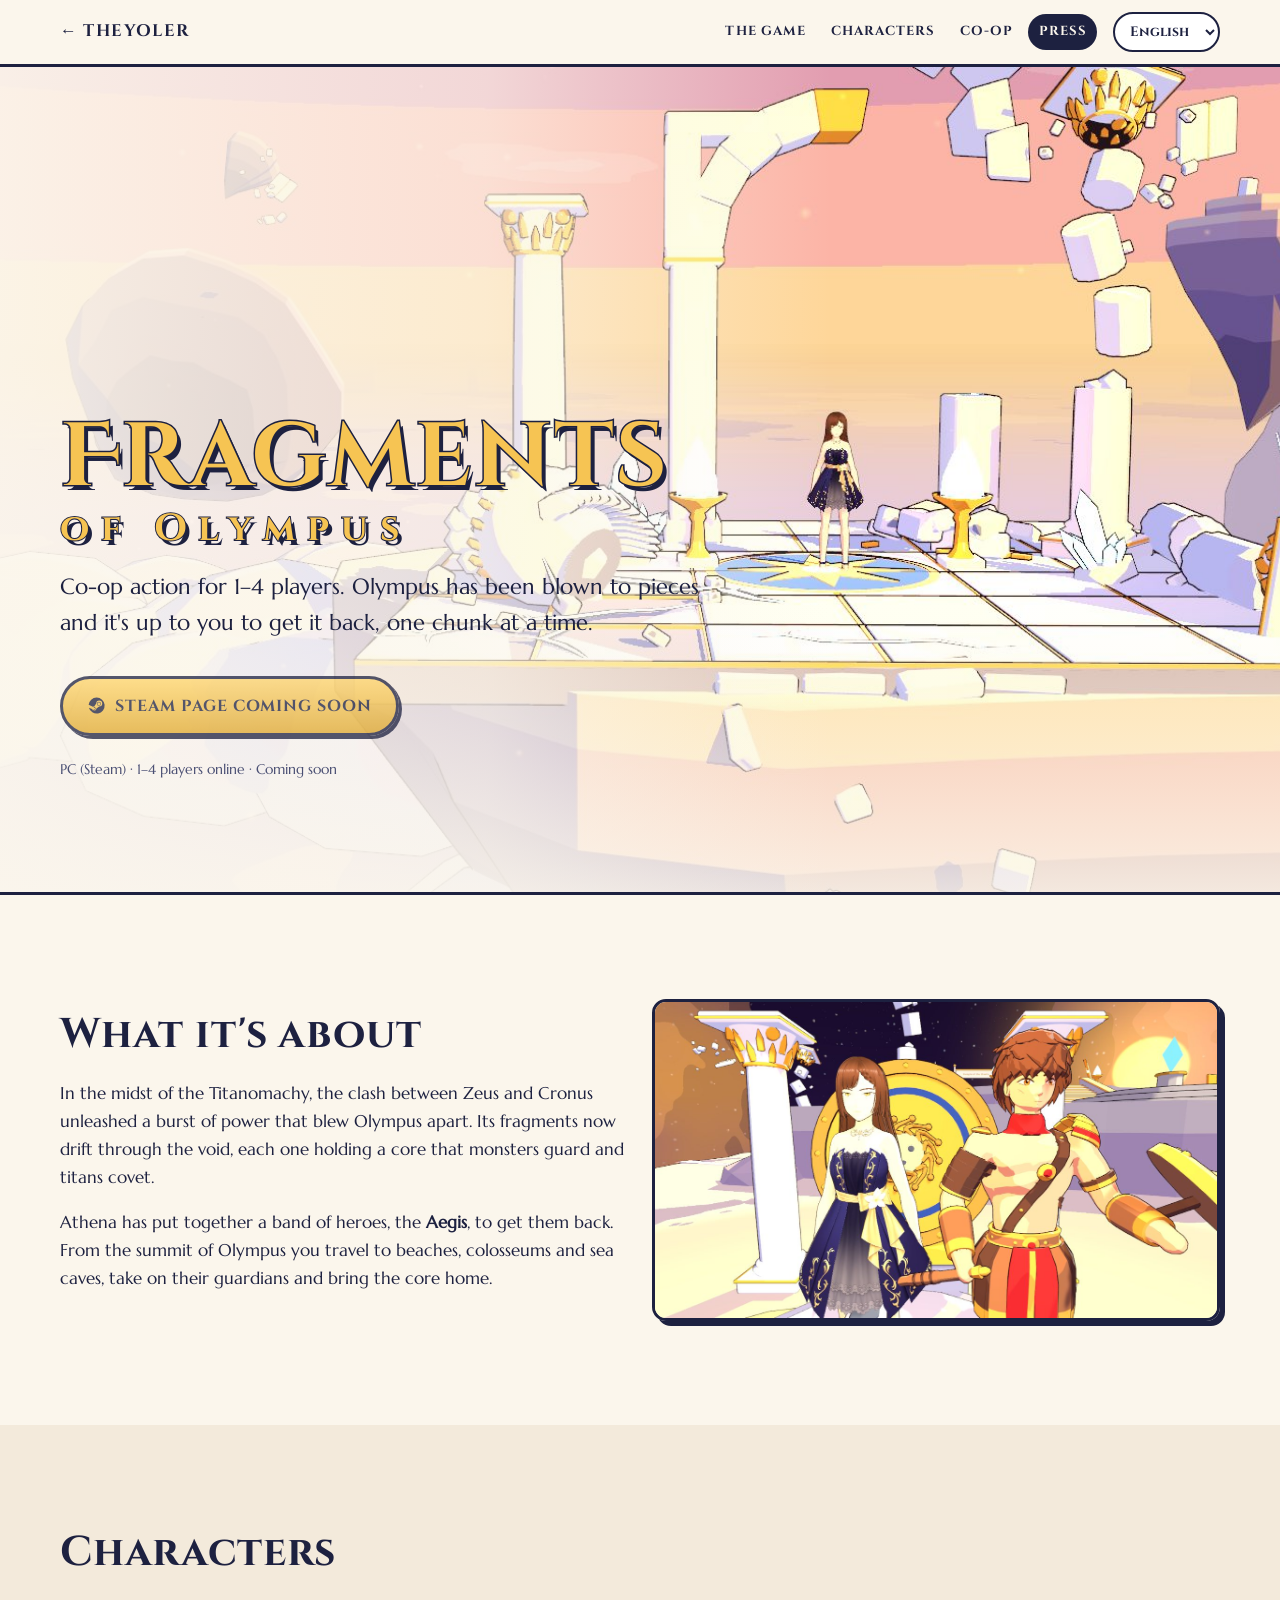
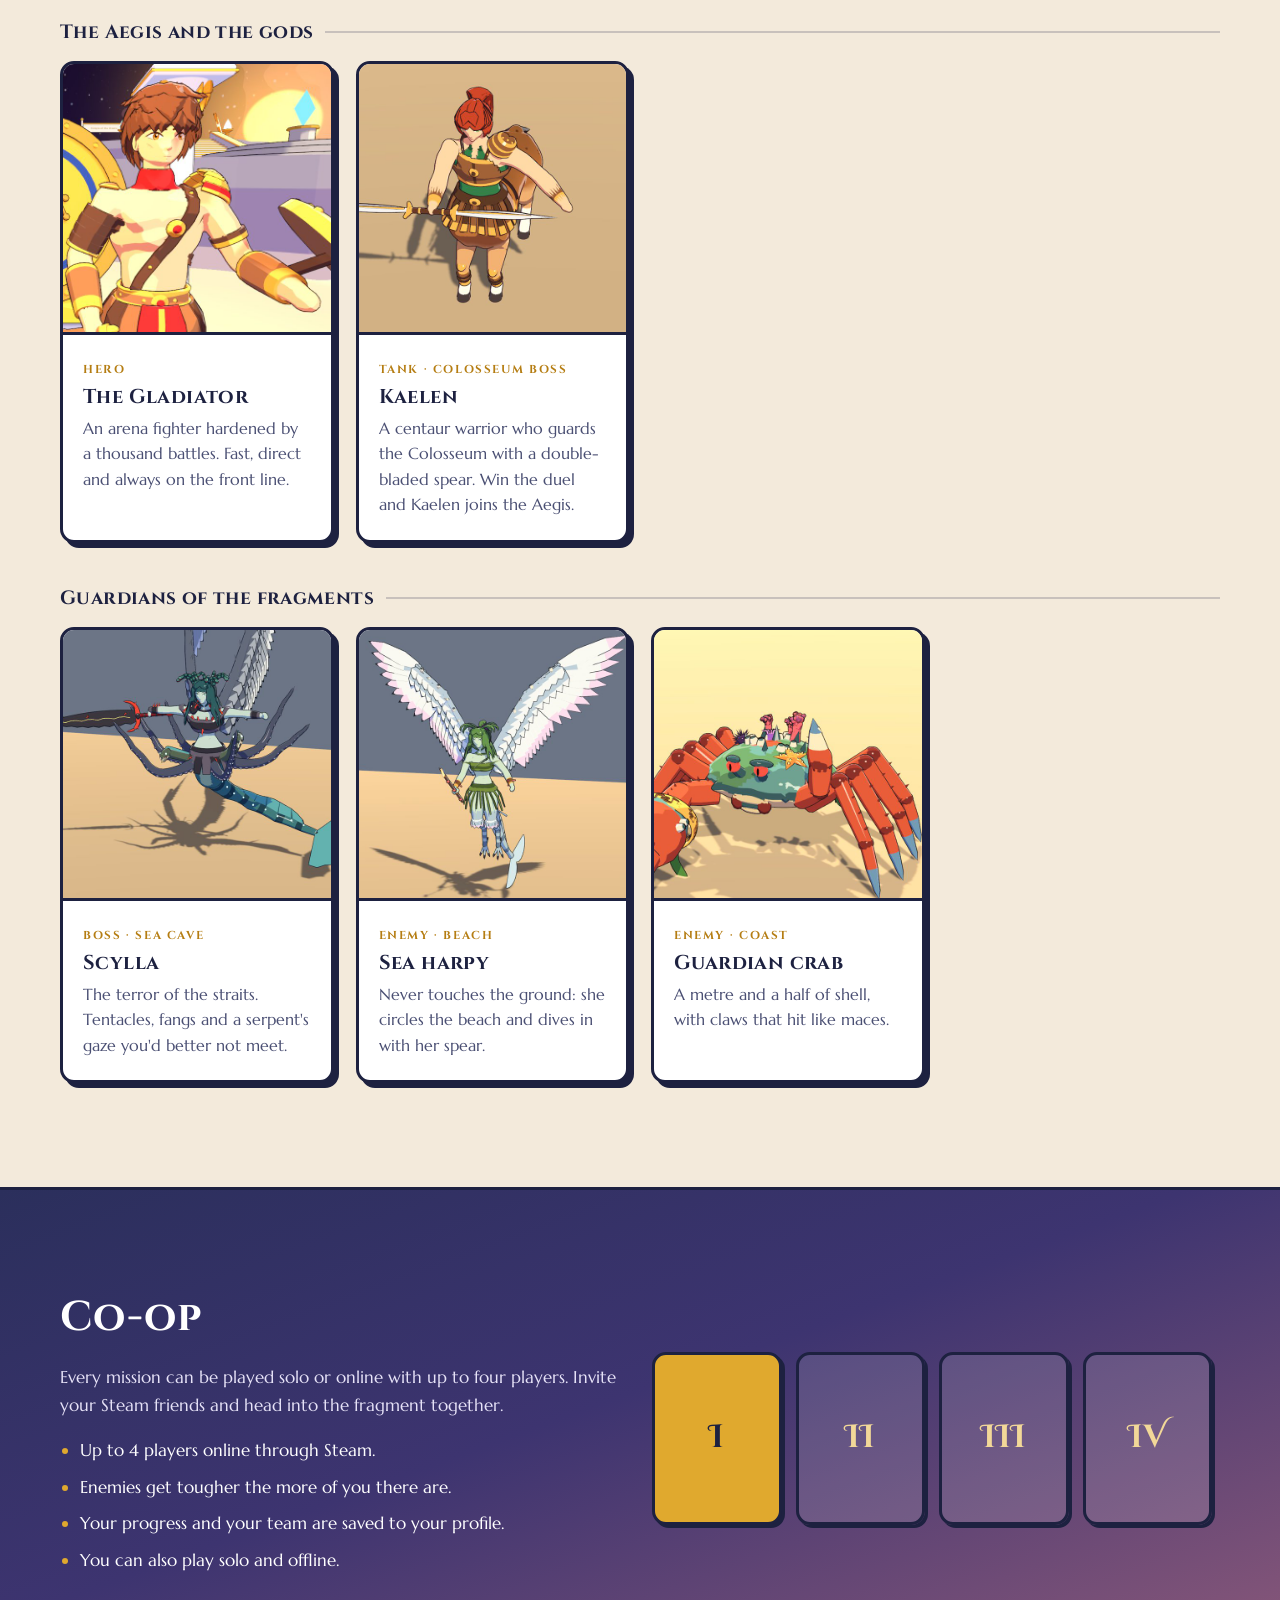
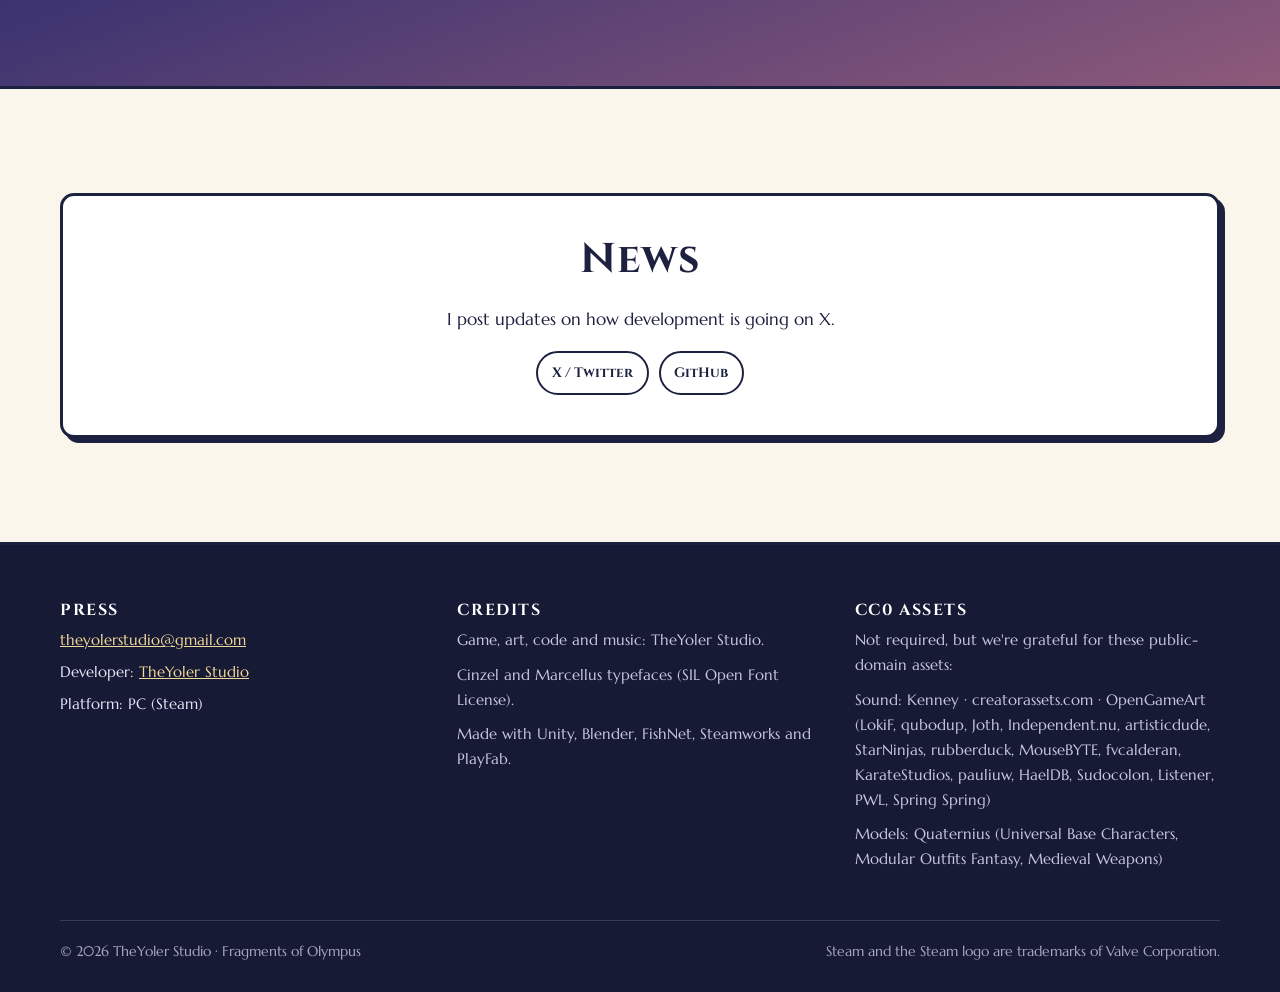
==== fragments-of-olympus/index.html @ 20fe0fcb "Mover la web a la raíz del repositorio El contenido de Web/ pasa a la raíz para que index.html quede" ====
<!doctype html>
<html lang="es">
<head>
  <meta charset="utf-8">
  <meta name="viewport" content="width=device-width, initial-scale=1">
  <title data-i18n="fo.title">Fragments of Olympus — Acción cooperativa en la Grecia mitológica</title>
  <meta name="description" content="El Olimpo ha estallado. Únete a la Égida de Atenea y recupera sus fragmentos en un juego de acción cooperativo online para hasta 4 jugadores.">
  <meta property="og:title" content="Fragments of Olympus">
  <meta property="og:description" content="Acción cooperativa online en la Grecia mitológica. Próximamente en Steam.">
  <meta property="og:image" content="/assets/img/fragments/og.jpg">
  <meta property="og:type" content="website">
  <meta name="twitter:card" content="summary_large_image">
  <meta name="theme-color" content="#f7d7a8">
  <link rel="icon" href="/assets/img/favicon.svg" type="image/svg+xml">
  <link rel="stylesheet" href="../assets/css/style.css">
  <script src="../assets/js/i18n.js" defer></script>
  <script src="../assets/js/site.js" defer></script>
</head>
<body>

<header class="topbar">
  <div class="wrap topbar__inner">
    <a class="brand" href="../" title="TheYoler Studio">← THEYOLER</a>
    <nav class="nav" id="nav">
      <a href="#juego" data-i18n="fo.nav.game">El juego</a>
      <a href="#personajes" data-i18n="fo.nav.chars">Personajes</a>
      <a href="#cooperativo" data-i18n="fo.nav.coop">Cooperativo</a>
      <a href="#prensa" data-i18n="fo.nav.press">Prensa</a>
    </nav>
    <select class="lang" aria-label="Idioma / Language"></select>
    <button class="menu-btn" aria-controls="nav" aria-expanded="false" aria-label="Menú"><span></span></button>
  </div>
</header>

<main>
  <!-- PORTADA -->
  <section class="fo-hero">
    <div class="fo-hero__bg">
      <!-- PENDIENTE: cambiar por el key art cuando exista (ver Lanzamiento/03 en la bóveda). -->
      <img src="../assets/img/fragments/hero.jpg" alt="Santuario en ruinas flotando entre las nubes del Olimpo al atardecer" width="1440" height="810" fetchpriority="high">
    </div>
    <div class="wrap">
      <div class="fo-hero__content">
        <!-- PENDIENTE: cambiar el título en texto por el logo en PNG transparente cuando esté. -->
        <h1 class="logo-title">Fragments<span>of Olympus</span></h1>
        <p class="fo-hero__tagline" data-i18n="fo.hero.tagline">Acción cooperativa para 1–4 jugadores. El Olimpo ha saltado en pedazos y os toca ir recuperándolo, trozo a trozo.</p>
        <div class="actions">
          <a class="btn btn--gold" data-link="steam" href="#" target="_blank" rel="noopener">
            <svg viewBox="0 0 24 24" fill="currentColor" aria-hidden="true"><path d="M12 2a10 10 0 0 0-9.96 9.1l5.36 2.22a2.8 2.8 0 0 1 1.6-.5h.16l2.38-3.46v-.05a3.77 3.77 0 1 1 3.77 3.77h-.09l-3.4 2.43v.13a2.83 2.83 0 0 1-5.6.56L2.4 14.6A10 10 0 1 0 12 2zm-4.1 15.2-1.23-.51a2.13 2.13 0 1 0 1.17-2.9l1.27.53a1.57 1.57 0 1 1-1.2 2.9zm9.5-7.63a2.51 2.51 0 1 0-2.5 2.5 2.51 2.51 0 0 0 2.5-2.5zm-4.4 0a1.89 1.89 0 1 1 1.9 1.88 1.89 1.89 0 0 1-1.9-1.88z"/></svg>
            <span data-i18n="common.steamsoon">Página de Steam: próximamente</span>
          </a>
        </div>
        <p class="fo-hero__meta"><span data-i18n="fo.hero.meta">PC (Steam) · 1–4 jugadores online · Próximamente</span></p>
      </div>
    </div>
  </section>

  <!-- QUÉ ES -->
  <section class="section about" id="juego">
    <div class="wrap grid grid--2">
      <div>
        <h2 data-i18n="fo.about.title">De qué va</h2>
        <p data-i18n="fo.about.p1">En plena Titanomaquia, el choque entre Zeus y Cronos desató una explosión de poder que hizo pedazos el Olimpo. Sus fragmentos flotan ahora a la deriva, y en cada uno late un núcleo que los monstruos custodian y los titanes codician.</p>
        <p data-i18n="fo.about.p2">Atenea ha reunido a un grupo de héroes, la <strong>Égida</strong>, para recuperarlos. Desde la cumbre del Olimpo viajas a playas, coliseos y cuevas marinas, te enfrentas a sus guardianes y te traes el núcleo.</p>
      </div>
      <img class="about__img" src="../assets/img/fragments/shot-lobby.jpg" alt="Dos héroes en la cumbre del Olimpo, delante de la Gema" width="1200" height="675" loading="lazy">
    </div>
  </section>

  <!-- PERSONAJES -->
  <section class="section section--alt" id="personajes">
    <div class="wrap">
      <div class="section__head">
        <h2 data-i18n="fo.chars.title">Personajes</h2>
      </div>

      <h3 class="chars-group" data-i18n="fo.chars.team">La Égida y los dioses</h3>
      <div class="chars">
        <article class="card char">
          <div class="char__img"><img src="../assets/img/fragments/char-gladiator.jpg" alt="El gladiador" loading="lazy" width="560" height="560"></div>
          <div class="char__body">
            <span class="char__role" data-i18n="fo.chars.glad.r">Héroe</span>
            <h3 data-i18n="fo.chars.glad.n">El Gladiador</h3>
            <p data-i18n="fo.chars.glad.d">Luchador de arena curtido en mil combates. Rápido, directo y siempre en primera línea.</p>
          </div>
        </article>
        <article class="card char">
          <div class="char__img"><img src="../assets/img/fragments/char-kaelen.jpg" alt="Kaelen, el centauro" loading="lazy" width="640" height="640"></div>
          <div class="char__body">
            <span class="char__role" data-i18n="fo.chars.kaelen.r">Tanque · Jefe del Coliseo</span>
            <h3>Kaelen</h3>
            <p data-i18n="fo.chars.kaelen.d">Centauro guerrero que defiende el Coliseo con su lanza doble. Gánale el duelo y se unirá a la Égida.</p>
          </div>
        </article>
      </div>

      <h3 class="chars-group" data-i18n="fo.chars.foes">Guardianes de los fragmentos</h3>
      <div class="chars">
        <article class="card char">
          <div class="char__img"><img src="../assets/img/fragments/char-scylla.jpg" alt="Escila" loading="lazy" width="640" height="640"></div>
          <div class="char__body">
            <span class="char__role" data-i18n="fo.chars.scylla.r">Jefa · Cueva marina</span>
            <h3 data-i18n="fo.chars.scylla.n">Escila</h3>
            <p data-i18n="fo.chars.scylla.d">El terror de los estrechos. Tentáculos, fauces y una mirada de serpiente que no conviene sostener.</p>
          </div>
        </article>
        <article class="card char">
          <div class="char__img"><img src="../assets/img/fragments/char-harpy.jpg" alt="Arpía marina" loading="lazy" width="640" height="640"></div>
          <div class="char__body">
            <span class="char__role" data-i18n="fo.chars.harpy.r">Enemiga · Playa</span>
            <h3 data-i18n="fo.chars.harpy.n">Arpía marina</h3>
            <p data-i18n="fo.chars.harpy.d">Nunca toca el suelo: vuela sobre la playa y cae en picado con su lanza.</p>
          </div>
        </article>
        <article class="card char">
          <div class="char__img"><img src="../assets/img/fragments/char-crab.jpg" alt="Cangrejo guardián" loading="lazy" width="640" height="640"></div>
          <div class="char__body">
            <span class="char__role" data-i18n="fo.chars.crab.r">Enemigo · Costa</span>
            <h3 data-i18n="fo.chars.crab.n">Cangrejo guardián</h3>
            <p data-i18n="fo.chars.crab.d">Metro y medio de caparazón con pinzas que golpean como mazas.</p>
          </div>
        </article>
      </div>
    </div>
  </section>

  <!-- COOPERATIVO -->
  <section class="section coop" id="cooperativo">
    <div class="wrap grid grid--2">
      <div>
        <h2 data-i18n="fo.coop.title">Cooperativo</h2>
        <p data-i18n="fo.coop.text">Todas las misiones se pueden jugar solo o online con hasta cuatro jugadores. Invitas a tus amigos de Steam y entráis juntos al fragmento.</p>
        <ul class="checklist">
          <li data-i18n="fo.coop.1">Hasta 4 jugadores online a través de Steam.</li>
          <li data-i18n="fo.coop.2">Los enemigos se vuelven más duros cuantos más sois.</li>
          <li data-i18n="fo.coop.3">Tu progreso y tu equipo se guardan en tu perfil.</li>
          <li data-i18n="fo.coop.4">También se puede jugar solo y sin conexión.</li>
        </ul>
      </div>
      <div class="coop__slots" aria-hidden="true">
        <div class="coop__slot">I</div><div class="coop__slot">II</div><div class="coop__slot">III</div><div class="coop__slot">IV</div>
      </div>
    </div>
  </section>

  <!-- REDES -->
  <section class="section" id="noticias">
    <div class="wrap">
      <div class="card newsletter">
        <h2 data-i18n="fo.news.title">Novedades</h2>
        <p data-i18n="fo.news.text">Voy contando cómo avanza el desarrollo en X.</p>
        <div class="socials">
          <a data-link="steam" href="#" target="_blank" rel="noopener">Steam</a>
          <a data-social="discord" href="#" target="_blank" rel="noopener">Discord</a>
          <a data-social="x" href="#" target="_blank" rel="noopener">X / Twitter</a>
          <a data-social="bluesky" href="#" target="_blank" rel="noopener">Bluesky</a>
          <a data-social="youtube" href="#" target="_blank" rel="noopener">YouTube</a>
          <a data-social="tiktok" href="#" target="_blank" rel="noopener">TikTok</a>
          <a data-social="instagram" href="#" target="_blank" rel="noopener">Instagram</a>
          <a data-link="github" href="#" target="_blank" rel="noopener">GitHub</a>
        </div>
      </div>
    </div>
  </section>
</main>

<!-- PIE: prensa, contacto y créditos -->
<footer class="footer" id="prensa">
  <div class="wrap">
    <div class="footer__grid">
      <div>
        <h3 data-i18n="fo.footer.press">Prensa</h3>
        <ul>
          <li><a data-link="email" href="#">theyolerstudio@gmail.com</a></li>
          <li><span data-i18n="fo.footer.dev">Desarrollo:</span> <a href="../">TheYoler Studio</a></li>
          <li><span data-i18n="fo.footer.platforms">Plataforma: PC (Steam)</span></li>
        </ul>
      </div>
      <div>
        <h3 data-i18n="fo.footer.credits">Créditos</h3>
        <ul class="credits">
          <li data-i18n="fo.footer.made">Juego, arte, código y música: TheYoler Studio.</li>
          <li data-i18n="fo.footer.fonts">Tipografías Cinzel y Marcellus (SIL Open Font License).</li>
          <li data-i18n="fo.footer.tech">Hecho con Unity, Blender, FishNet, Steamworks y PlayFab.</li>
        </ul>
      </div>
      <div>
        <h3 data-i18n="fo.footer.cc0">Recursos CC0</h3>
        <ul class="credits">
          <li data-i18n="fo.footer.cc0text">Aunque no lo exigen, agradecemos estos recursos de dominio público:</li>
          <li><span data-i18n="fo.footer.sfx">Sonidos:</span> Kenney · creatorassets.com · OpenGameArt (LokiF, qubodup, Joth, Independent.nu, artisticdude, StarNinjas, rubberduck, MouseBYTE, fvcalderan, KarateStudios, pauliuw, HaelDB, Sudocolon, Listener, PWL, Spring Spring)</li>
          <li><span data-i18n="fo.footer.models">Modelos:</span> Quaternius (Universal Base Characters, Modular Outfits Fantasy, Medieval Weapons)</li>
        </ul>
      </div>
    </div>
    <div class="footer__legal">
      <span>© <span data-year>2026</span> TheYoler Studio · Fragments of Olympus</span>
      <span data-i18n="fo.footer.steam">Steam y el logo de Steam son marcas de Valve Corporation.</span>
    </div>
  </div>
</footer>

</body>
</html>
---- assets/css/style.css ----
/* TheYoler Studio — estilos compartidos (estudio + páginas de juego)
   Estética: mármol claro, oro y tinta azul marino con contorno marcado (toon). */

@font-face { font-family: "Cinzel"; src: url("../fonts/Cinzel-Bold.ttf") format("truetype"); font-weight: 700; font-display: swap; }
@font-face { font-family: "Cinzel Decorative"; src: url("../fonts/CinzelDecorative-Bold.ttf") format("truetype"); font-weight: 700; font-display: swap; }
@font-face { font-family: "Marcellus"; src: url("../fonts/Marcellus-Regular.ttf") format("truetype"); font-weight: 400; font-display: swap; }

:root {
  --ink: #1d2140;          /* contorno y texto */
  --ink-soft: #4a4f73;
  --marble: #fbf6ec;       /* fondo */
  --marble-2: #f3eadb;
  --paper: #ffffff;
  --gold: #e0a92e;
  --gold-deep: #b57d12;
  --gold-pale: #f2d898;
  --sky-pink: #f4b8a6;
  --sky-peach: #f7d7a8;
  --sky-lilac: #c9b8e8;
  --sea: #2f8fb5;
  --red: #c8372d;
  --night: #161a35;
  --line: 3px;
  --radius: 14px;
  --shadow: 5px 5px 0 var(--ink);
  --shadow-sm: 3px 3px 0 var(--ink);
  --wrap: 1160px;
  --font-title: "Cinzel", "Times New Roman", serif;
  --font-deco: "Cinzel Decorative", "Cinzel", serif;
  --font-body: "Marcellus", Georgia, serif;
}

*, *::before, *::after { box-sizing: border-box; }
html { scroll-behavior: smooth; -webkit-text-size-adjust: 100%; }
body {
  margin: 0;
  background: var(--marble);
  color: var(--ink);
  font-family: var(--font-body);
  font-size: 1.0625rem;
  line-height: 1.65;
  overflow-x: hidden;
}
/* Chino y japonés: las fuentes griegas no tienen esos glifos */
html[lang="zh"] body, html[lang="ja"] body { font-family: "Noto Sans CJK SC", "Noto Sans JP", "Microsoft YaHei", "Yu Gothic", sans-serif; }

[hidden] { display: none !important; }
img { max-width: 100%; height: auto; display: block; }
a { color: inherit; }
h1, h2, h3 { font-family: var(--font-title); line-height: 1.15; margin: 0 0 .5em; letter-spacing: .02em; }
h2 { font-size: clamp(1.8rem, 4vw, 2.6rem); }
h3 { font-size: 1.25rem; }
p { margin: 0 0 1em; }
:focus-visible { outline: 3px solid var(--gold); outline-offset: 3px; }

.wrap { width: min(var(--wrap), 100% - 32px); margin-inline: auto; }
.section { padding: clamp(56px, 9vw, 104px) 0; position: relative; }
[id] { scroll-margin-top: 64px; }
.section--alt { background: var(--marble-2); }
.section__head { max-width: 720px; margin: 0 0 36px; }
.section__head p { color: var(--ink-soft); }

.divider { display: flex; align-items: center; gap: 14px; justify-content: center; color: var(--gold); margin: 0 auto 16px; }
.divider::before, .divider::after { content: ""; height: 2px; width: 64px; background: currentColor; }

/* Botones con contorno y sombra dura */
.btn {
  --bg: var(--paper); --fg: var(--ink);
  display: inline-flex; align-items: center; justify-content: center; gap: .55em;
  font-family: var(--font-title); font-size: 1rem; letter-spacing: .06em; text-transform: uppercase; text-decoration: none;
  padding: .85em 1.5em; min-height: 48px;
  color: var(--fg); background: var(--bg);
  border: var(--line) solid var(--ink); border-radius: 999px; box-shadow: var(--shadow-sm);
  cursor: pointer; transition: transform .12s ease, box-shadow .12s ease, background .2s;
}
.btn:hover { transform: translate(-2px, -2px); box-shadow: 5px 5px 0 var(--ink); }
.btn:active { transform: translate(2px, 2px); box-shadow: 1px 1px 0 var(--ink); }
.btn--gold { --bg: linear-gradient(180deg, #ffd56b, var(--gold)); }
.btn--ink { --bg: var(--ink); --fg: #fff; }
.btn svg { width: 1.2em; height: 1.2em; flex: none; }
/* Botón de Steam mientras la página no existe: se ve, pero no es un enlace */
.btn.is-soon { cursor: default; opacity: .75; }
.btn.is-soon:hover, .btn.is-soon:active { transform: none; box-shadow: var(--shadow-sm); }

/* Cabecera */
.topbar {
  position: sticky; top: 0; z-index: 50;
  background: rgba(251, 246, 236, .92); backdrop-filter: blur(8px);
  border-bottom: var(--line) solid var(--ink);
  transition: box-shadow .2s ease;
}
.topbar.is-scrolled { box-shadow: 0 4px 0 rgba(29, 33, 64, .12); }
.topbar__inner { display: flex; align-items: center; gap: 16px; min-height: 64px; }
.brand { display: flex; align-items: center; gap: 10px; text-decoration: none; font-family: var(--font-title); font-size: 1.05rem; letter-spacing: .08em; }
.brand img { height: 30px; width: auto; }
.brand small { font-family: var(--font-body); letter-spacing: 0; color: var(--ink-soft); font-size: .8rem; }
.nav { display: flex; gap: 4px; margin-left: auto; }
.nav a {
  text-decoration: none; font-family: var(--font-title); font-size: .82rem; letter-spacing: .08em; text-transform: uppercase;
  padding: .55em .8em; border-radius: 999px;
}
.nav a:hover { background: var(--gold-pale); }
.nav a.is-active { background: var(--ink); color: var(--marble); }
.lang {
  font: inherit; font-family: var(--font-title); font-size: .85rem; color: var(--ink);
  background: var(--paper); border: 2px solid var(--ink); border-radius: 999px; padding: .4em .8em; min-height: 40px; cursor: pointer;
}
.menu-btn { display: none; margin-left: auto; background: none; border: 2px solid var(--ink); border-radius: 10px; width: 44px; height: 44px; cursor: pointer; }
.menu-btn span, .menu-btn span::before, .menu-btn span::after { display: block; width: 20px; height: 2px; background: var(--ink); margin: 0 auto; position: relative; content: ""; }
.menu-btn span::before { position: absolute; top: -6px; } .menu-btn span::after { position: absolute; top: 6px; }

@media (max-width: 860px) {
  .menu-btn { display: block; }
  .nav {
    display: none; position: absolute; left: 0; right: 0; top: 100%;
    flex-direction: column; padding: 12px 16px 18px; gap: 2px;
    background: var(--marble); border-bottom: var(--line) solid var(--ink);
  }
  .nav.is-open { display: flex; }
  .nav a { padding: .8em .6em; font-size: .95rem; }
}

/* Tarjetas toon */
.card {
  background: var(--paper); border: var(--line) solid var(--ink); border-radius: var(--radius);
  box-shadow: var(--shadow); overflow: hidden;
}
.grid { display: grid; gap: 24px; }
.grid--2 { grid-template-columns: repeat(auto-fit, minmax(min(100%, 380px), 1fr)); align-items: center; }

/* Pie */
.footer { background: var(--night); color: #e8e4f6; padding: 56px 0 28px; border-top: var(--line) solid var(--ink); }
.footer a { color: var(--gold-pale); }
.footer h3 { color: #fff; font-size: 1rem; letter-spacing: .1em; text-transform: uppercase; }
.footer__grid { display: grid; gap: 32px; grid-template-columns: repeat(auto-fit, minmax(min(100%, 220px), 1fr)); }
.footer ul { list-style: none; padding: 0; margin: 0; }
.footer li { margin-bottom: .45em; font-size: .95rem; }
.footer__legal { margin-top: 40px; padding-top: 20px; border-top: 1px solid rgba(255,255,255,.15); font-size: .85rem; color: #a9a6c4; display: flex; flex-wrap: wrap; gap: 8px 24px; justify-content: space-between; }
.credits { font-size: .88rem; color: #c9c6e0; }
.credits li { margin-bottom: .6em; }

.socials { display: flex; flex-wrap: wrap; gap: 10px; }
.socials a {
  display: inline-flex; align-items: center; gap: .5em; text-decoration: none; font-family: var(--font-title); font-size: .85rem;
  padding: .55em 1em; min-height: 44px; border: 2px solid currentColor; border-radius: 999px;
}

/* ====================== ESTUDIO ====================== */
.studio-hero {
  position: relative; overflow: hidden; color: #fff; text-align: center;
  background:
    radial-gradient(ellipse at 50% 120%, rgba(224,169,46,.35), transparent 60%),
    radial-gradient(ellipse at 20% 0%, rgba(201,184,232,.25), transparent 50%),
    var(--night);
  padding: clamp(80px, 14vw, 160px) 0 clamp(72px, 12vw, 132px);
  border-bottom: var(--line) solid var(--ink);
}
.studio-hero::before { /* estrellas */
  content: ""; position: absolute; inset: 0; opacity: .7; pointer-events: none;
  background-image:
    radial-gradient(1.5px 1.5px at 10% 20%, #fff 50%, transparent 51%),
    radial-gradient(1px 1px at 30% 70%, #fff 50%, transparent 51%),
    radial-gradient(1.5px 1.5px at 55% 15%, #fff 50%, transparent 51%),
    radial-gradient(1px 1px at 75% 45%, #fff 50%, transparent 51%),
    radial-gradient(2px 2px at 90% 25%, var(--gold-pale) 50%, transparent 51%),
    radial-gradient(1px 1px at 42% 40%, #fff 50%, transparent 51%),
    radial-gradient(1.5px 1.5px at 65% 85%, #fff 50%, transparent 51%),
    radial-gradient(1px 1px at 15% 88%, #fff 50%, transparent 51%);
  background-size: 420px 300px;
}
.studio-hero > * { position: relative; }
.studio-hero__logo { width: min(560px, 86%); margin: 0 auto 28px; filter: drop-shadow(0 4px 18px rgba(224,169,46,.35)); }
.studio-hero p { max-width: 620px; margin: 0 auto 32px; font-size: clamp(1.05rem, 2.2vw, 1.3rem); color: #e6e2f7; }
.studio-hero .btn { --bg: var(--paper); }

.game-card { display: grid; grid-template-columns: 1.15fr 1fr; }
.game-card__media { position: relative; display: block; min-height: 300px; border-right: var(--line) solid var(--ink); overflow: hidden; }
.game-card__media img { position: absolute; inset: 0; width: 100%; height: 100%; object-fit: cover; transition: transform .4s ease; }
.game-card__media:hover img { transform: scale(1.04); }
.game-card__title {
  position: absolute; left: 20px; bottom: 18px; margin: 0;
  font-family: var(--font-deco); font-size: clamp(1.5rem, 3.4vw, 2.3rem); line-height: 1.05; color: var(--gold-pale);
  -webkit-text-stroke: 1.5px var(--ink); paint-order: stroke fill; text-shadow: 3px 3px 0 var(--ink);
}
.game-card__title small { display: block; font-family: var(--font-title); font-size: .5em; letter-spacing: .25em; }
.game-card__body { padding: clamp(22px, 3.5vw, 36px); display: flex; flex-direction: column; gap: 14px; }
.game-card__body p { margin: 0; color: var(--ink-soft); }
.tags { display: flex; flex-wrap: wrap; gap: 8px; }
.tag {
  font-family: var(--font-title); font-size: .72rem; letter-spacing: .08em; text-transform: uppercase;
  padding: .3em .8em; border: 2px solid var(--ink); border-radius: 999px; background: var(--marble);
}
.tag--live { background: #d9f2e1; }
.tag--live::before { content: "●"; color: #2a9d55; margin-right: .4em; }
.actions { display: flex; flex-wrap: wrap; gap: 12px; margin-top: auto; padding-top: 8px; }
@media (max-width: 760px) {
  .game-card { grid-template-columns: 1fr; }
  .game-card__media { border-right: 0; border-bottom: var(--line) solid var(--ink); min-height: 220px; aspect-ratio: 4 / 3; }
}

/* ====================== JUEGO ====================== */
.fo-hero {
  position: relative; min-height: min(92vh, 860px); display: grid; align-items: end;
  border-bottom: var(--line) solid var(--ink); overflow: hidden; color: var(--ink);
}
.fo-hero__bg { position: absolute; inset: 0; }
.fo-hero__bg img { width: 100%; height: 100%; object-fit: cover; object-position: 60% 50%; }
.fo-hero__bg::after {
  content: ""; position: absolute; inset: 0;
  background: linear-gradient(90deg, rgba(251,246,236,.92) 0%, rgba(251,246,236,.65) 38%, rgba(251,246,236,0) 65%),
              linear-gradient(0deg, rgba(251,246,236,.85) 0%, rgba(251,246,236,0) 35%);
}
.fo-hero__content { position: relative; padding: 120px 0 clamp(48px, 8vw, 96px); max-width: 640px; }
.logo-title {
  font-family: var(--font-deco); font-weight: 700; margin: 0 0 .25em; line-height: .95;
  font-size: clamp(2.8rem, 9vw, 5.6rem); color: #f6c453;
  -webkit-text-stroke: 3px var(--ink); paint-order: stroke fill;
  text-shadow: 4px 5px 0 var(--ink);
}
.logo-title span { display: block; font-family: var(--font-title); font-size: .42em; letter-spacing: .32em; margin-top: .25em; -webkit-text-stroke-width: 2px; }
.fo-hero__tagline { font-size: clamp(1.1rem, 2.4vw, 1.35rem); margin-bottom: 28px; }
.fo-hero .actions { margin-top: 0; }
.fo-hero__meta { margin-top: 22px; font-size: .9rem; color: var(--ink-soft); }
@media (max-width: 760px) {
  .fo-hero { min-height: auto; align-items: stretch; }
  .fo-hero__bg { position: relative; height: 56vw; min-height: 220px; border-bottom: var(--line) solid var(--ink); }
  .fo-hero__bg::after { background: none; }
  .fo-hero__content { padding: 28px 0 48px; }
  .logo-title { -webkit-text-stroke-width: 2px; text-shadow: 3px 3px 0 var(--ink); }
  .logo-title span { -webkit-text-stroke-width: 1px; letter-spacing: .24em; }
  .fo-hero .btn { flex: 1 1 100%; }
}

.about__img { border: var(--line) solid var(--ink); border-radius: var(--radius); box-shadow: var(--shadow); }

.chars { display: grid; gap: 22px; grid-template-columns: repeat(auto-fill, minmax(min(100%, 240px), 1fr)); }
.char { display: flex; flex-direction: column; }
.char__img { aspect-ratio: 1; border-bottom: var(--line) solid var(--ink); background: linear-gradient(180deg, var(--sky-lilac), var(--sky-peach)); }
.char__img img { width: 100%; height: 100%; object-fit: cover; }
.char__body { padding: 18px 20px 22px; }
.char__role { font-family: var(--font-title); font-size: .72rem; letter-spacing: .14em; text-transform: uppercase; color: var(--gold-deep); }
.char__body h3 { margin: .2em 0 .4em; }
.char__body p { margin: 0; color: var(--ink-soft); font-size: .97rem; }
.chars-group { margin: 44px 0 18px; font-size: 1.2rem; display: flex; align-items: center; gap: 12px; }
.chars-group::after { content: ""; flex: 1; height: 2px; background: var(--ink); opacity: .2; }

.coop {
  color: #fff; overflow: hidden;
  background: linear-gradient(160deg, #2b2f5c 0%, #3d3470 45%, #8e5a7a 100%);
  border-block: var(--line) solid var(--ink);
}
.coop .section__head p, .coop p { color: #e6e2f7; }
.coop__slots { display: grid; grid-template-columns: repeat(4, 1fr); gap: 14px; max-width: 560px; }
.coop__slot {
  aspect-ratio: 3 / 4; border: var(--line) solid var(--ink); border-radius: 14px; background: rgba(255,255,255,.12);
  display: grid; place-items: center; font-family: var(--font-deco); font-size: 2rem; color: var(--gold-pale); box-shadow: var(--shadow-sm);
}
.coop__slot:first-child { background: var(--gold); color: var(--ink); }
.checklist { padding-left: 1.2em; margin: 0; }
.checklist li { margin-bottom: .5em; }
.checklist li::marker { color: var(--gold); }

.newsletter { padding: clamp(24px, 4vw, 40px); text-align: center; }
.newsletter .socials { justify-content: center; margin-top: 18px; }

@media (prefers-reduced-motion: reduce) {
  * { scroll-behavior: auto !important; transition: none !important; animation: none !important; }
}
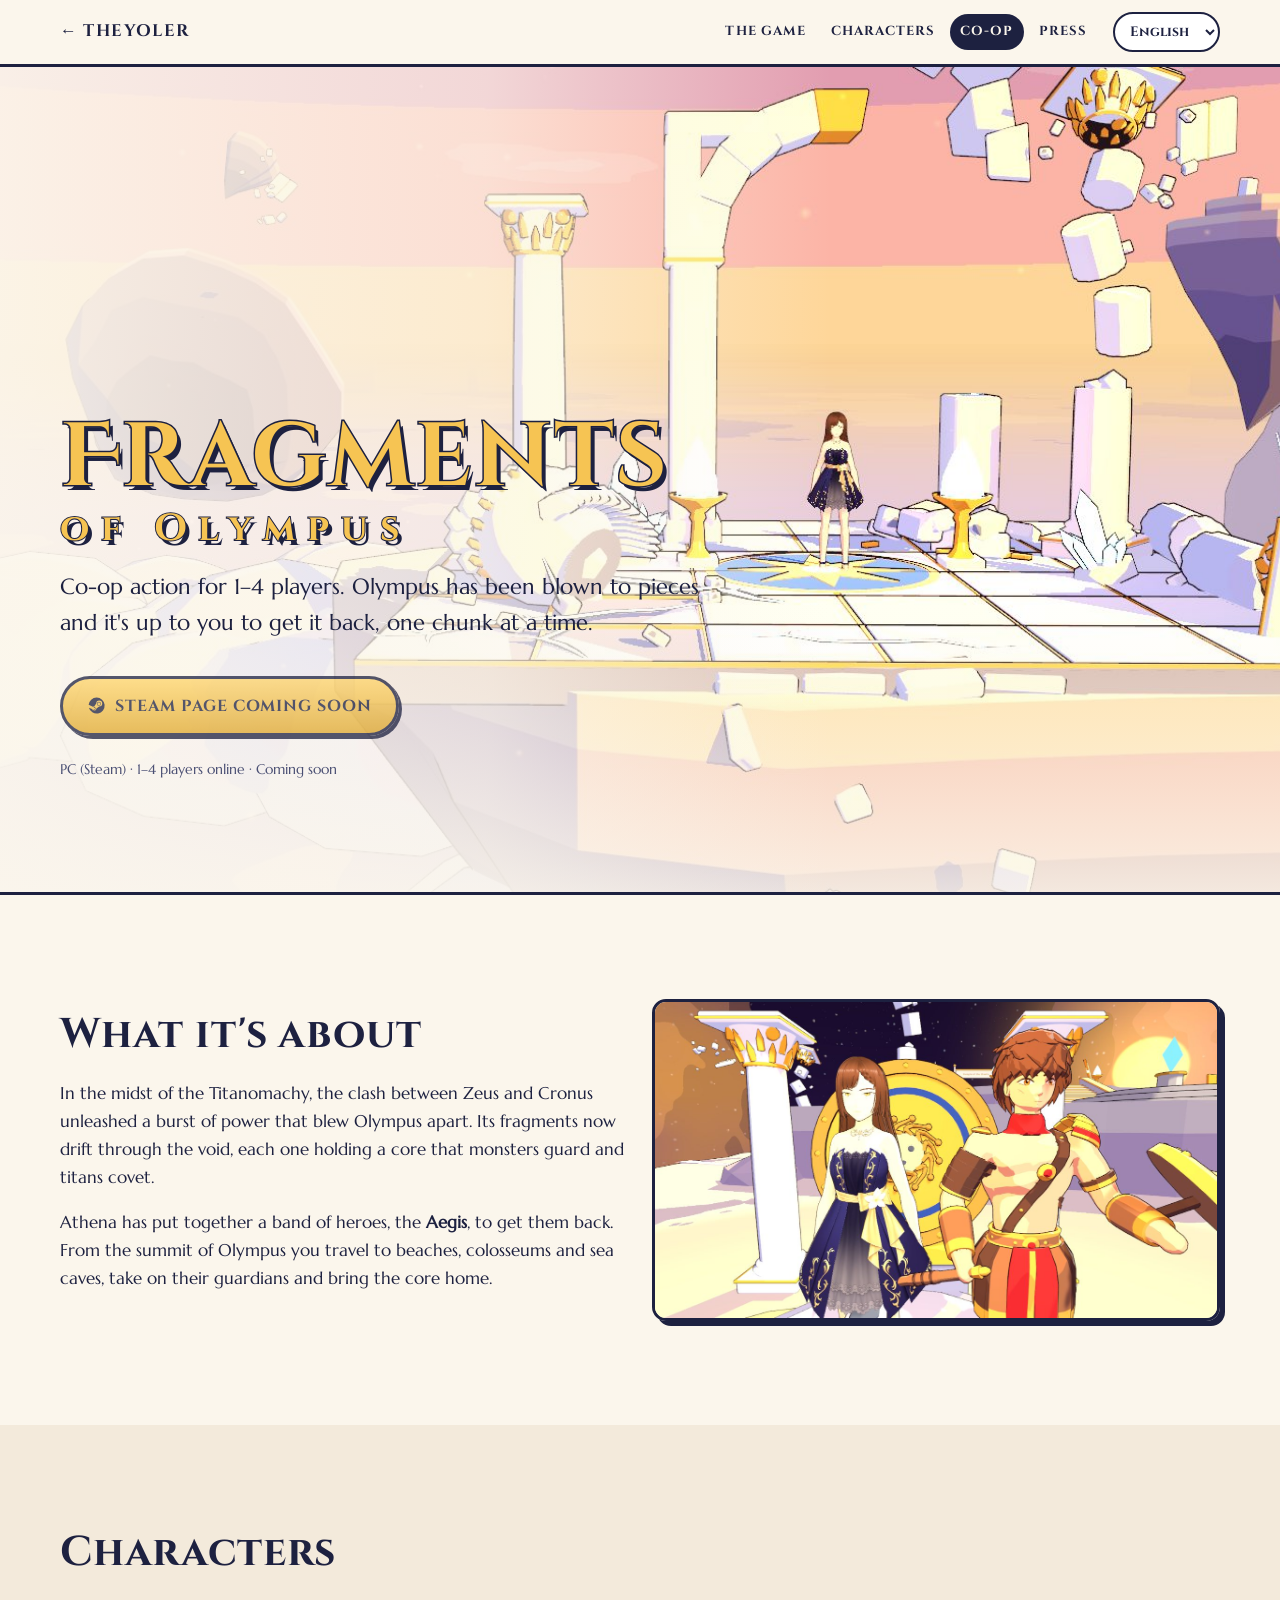
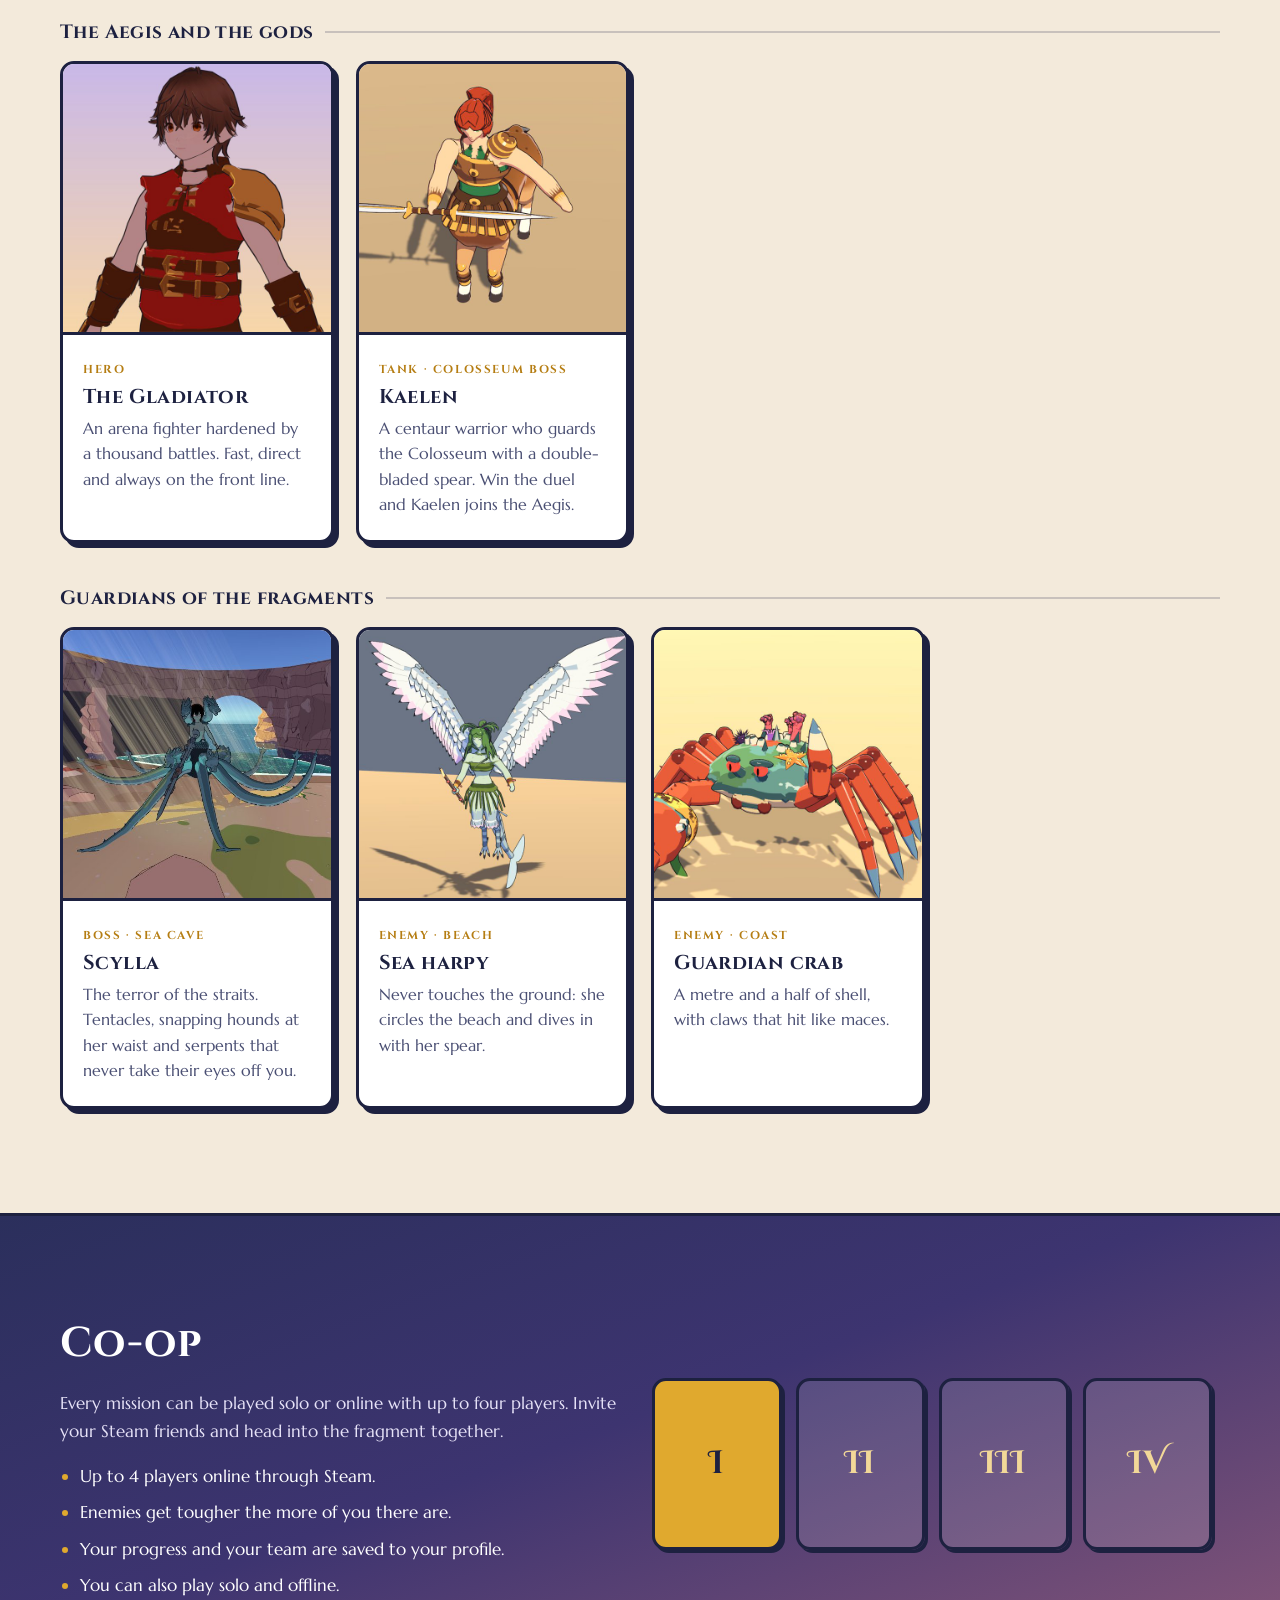
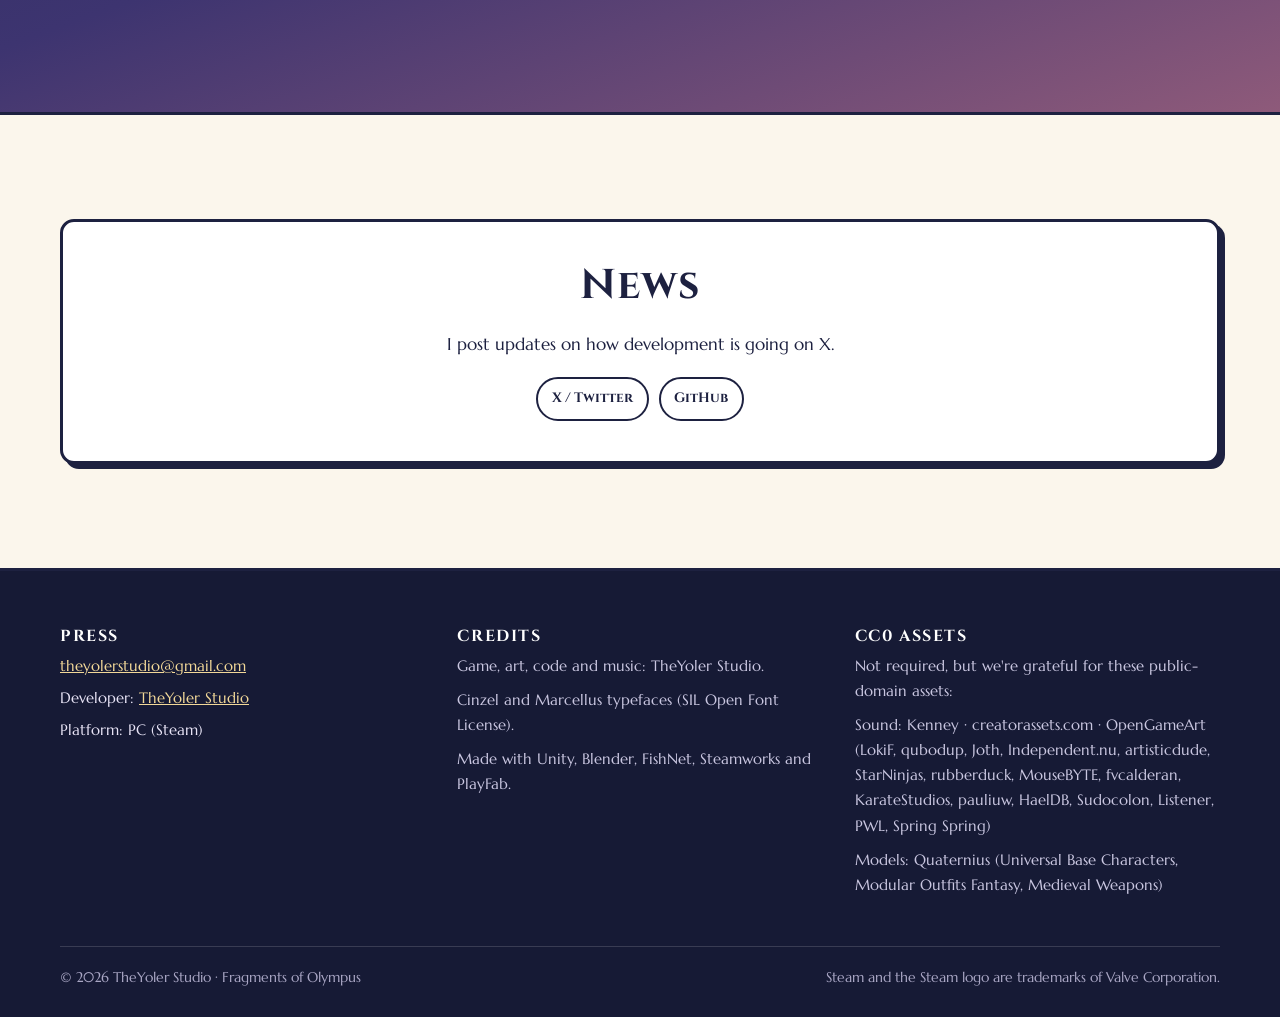
==== commit 4648fc18: "Actualizar las fotos del gladiador y de Escila - Gladiador: retrato nuevo del modelo VRoid con la ar" ====
--- a/fragments-of-olympus/index.html
+++ b/fragments-of-olympus/index.html
@@ -77,7 +77,7 @@
       <h3 class="chars-group" data-i18n="fo.chars.team">La Égida y los dioses</h3>
       <div class="chars">
         <article class="card char">
-          <div class="char__img"><img src="../assets/img/fragments/char-gladiator.jpg" alt="El gladiador" loading="lazy" width="560" height="560"></div>
+          <div class="char__img"><img src="../assets/img/fragments/char-gladiator.jpg" alt="El gladiador" loading="lazy" width="640" height="640"></div>
           <div class="char__body">
             <span class="char__role" data-i18n="fo.chars.glad.r">Héroe</span>
             <h3 data-i18n="fo.chars.glad.n">El Gladiador</h3>
@@ -97,11 +97,11 @@
       <h3 class="chars-group" data-i18n="fo.chars.foes">Guardianes de los fragmentos</h3>
       <div class="chars">
         <article class="card char">
-          <div class="char__img"><img src="../assets/img/fragments/char-scylla.jpg" alt="Escila" loading="lazy" width="640" height="640"></div>
+          <div class="char__img"><img src="../assets/img/fragments/char-scylla.jpg" alt="Escila" loading="lazy" width="506" height="506"></div>
           <div class="char__body">
             <span class="char__role" data-i18n="fo.chars.scylla.r">Jefa · Cueva marina</span>
             <h3 data-i18n="fo.chars.scylla.n">Escila</h3>
-            <p data-i18n="fo.chars.scylla.d">El terror de los estrechos. Tentáculos, fauces y una mirada de serpiente que no conviene sostener.</p>
+            <p data-i18n="fo.chars.scylla.d">El terror de los estrechos. Tentáculos, perros que muerden desde su cintura y serpientes que no te quitan el ojo de encima.</p>
           </div>
         </article>
         <article class="card char">
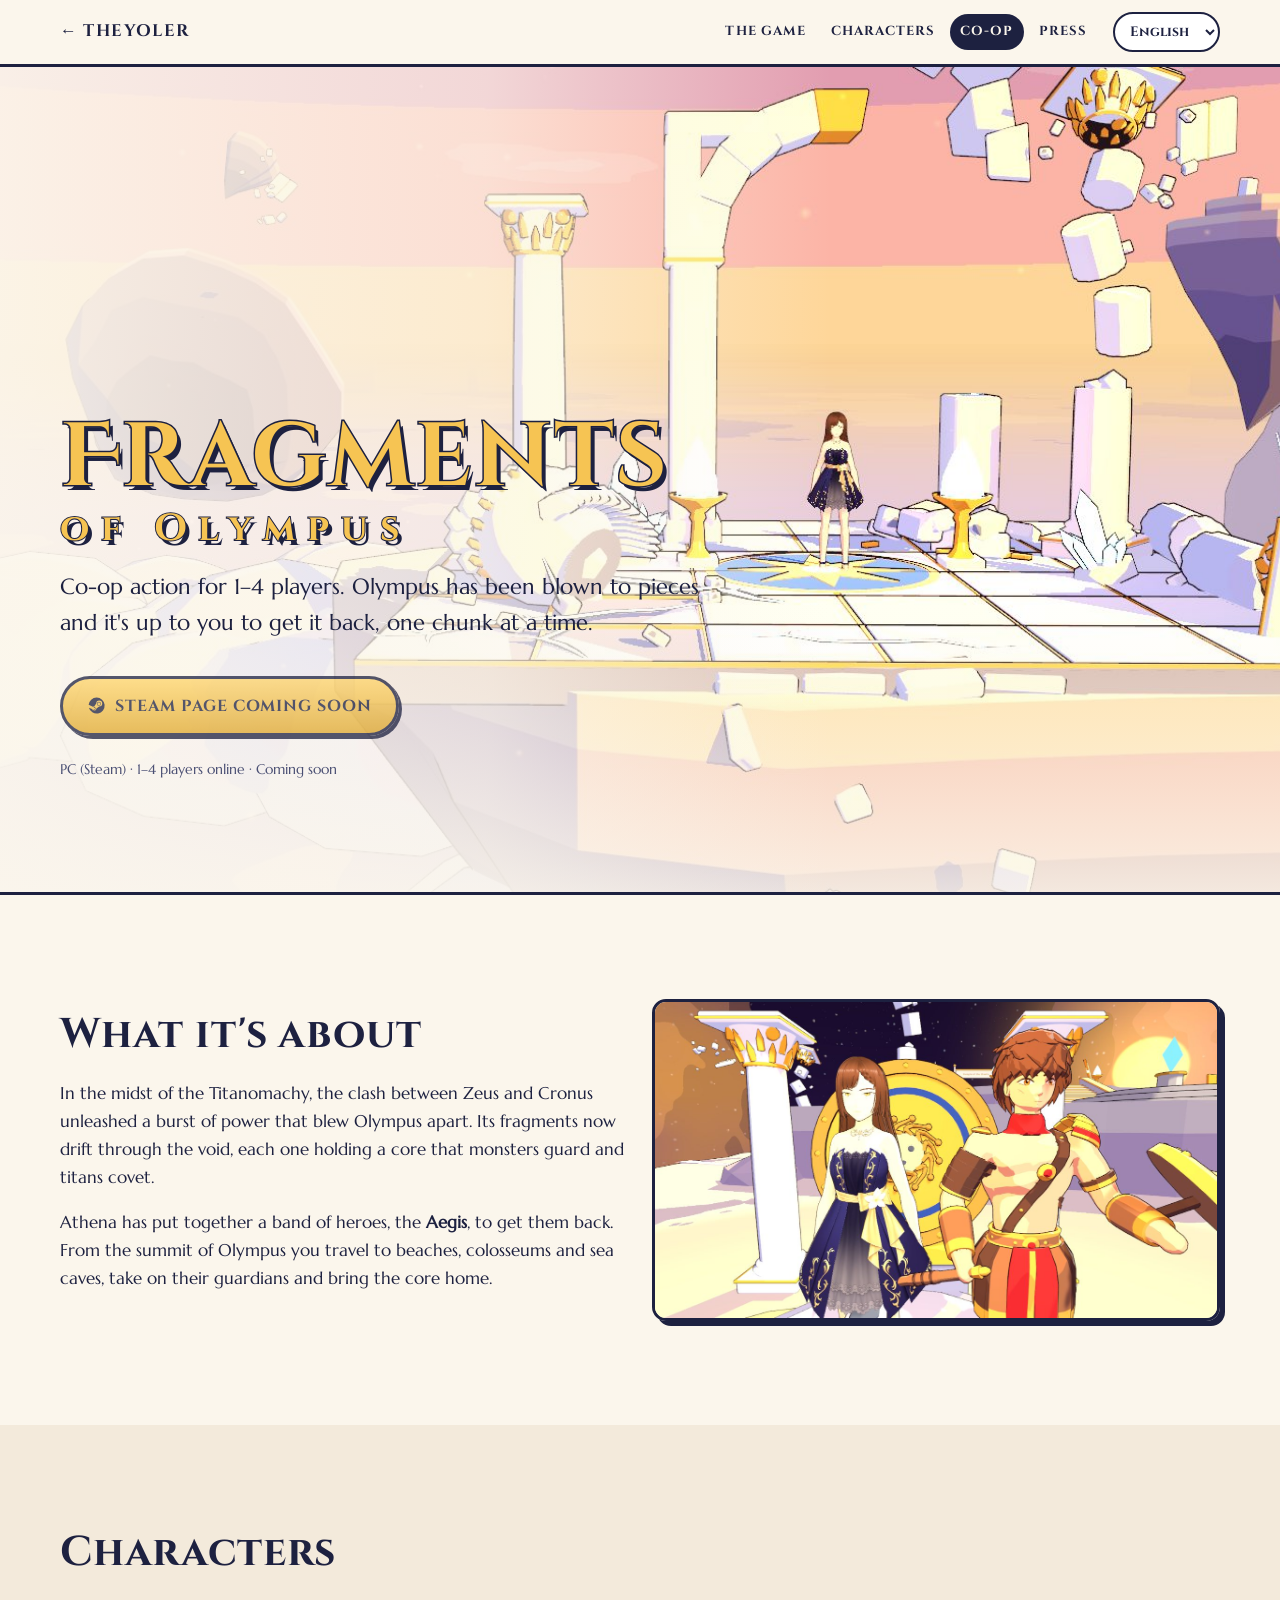
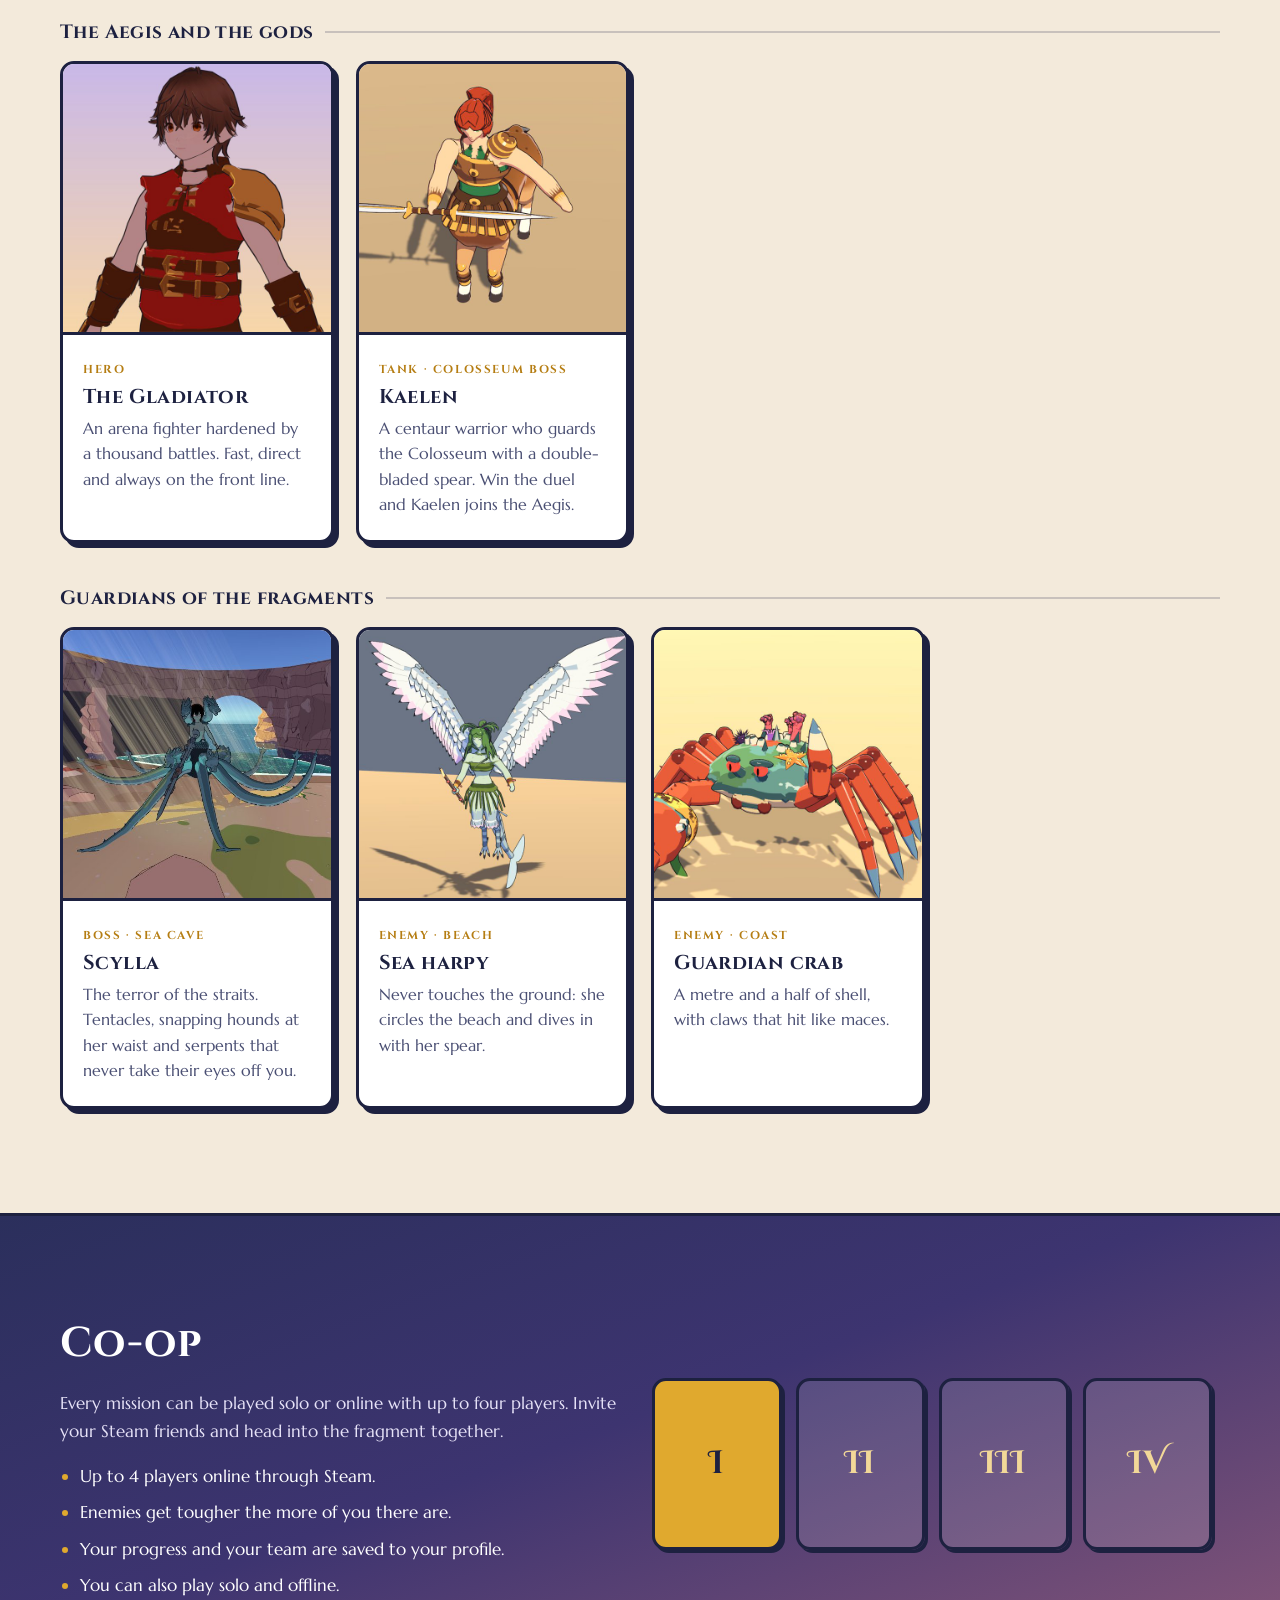
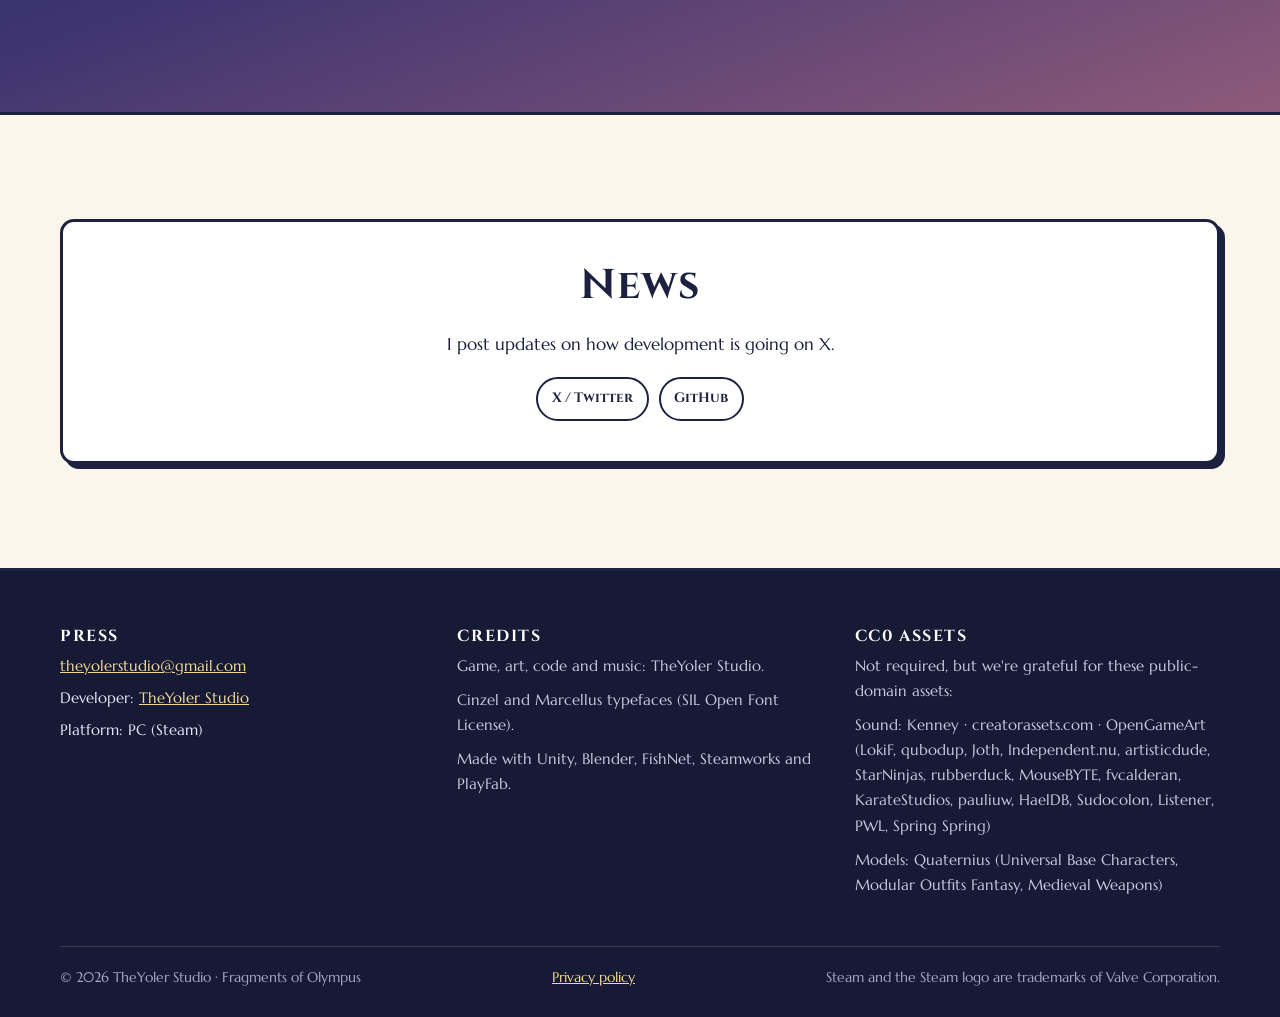
==== commit 6faa1f7e: "Añadir la política de privacidad y enlazarla desde el pie Página /privacidad/ en español e inglés (F" ====
--- a/fragments-of-olympus/index.html
+++ b/fragments-of-olympus/index.html
@@ -195,6 +195,7 @@
     </div>
     <div class="footer__legal">
       <span>© <span data-year>2026</span> TheYoler Studio · Fragments of Olympus</span>
+      <a href="../privacidad/" data-i18n="footer.privacy">Política de privacidad</a>
       <span data-i18n="fo.footer.steam">Steam y el logo de Steam son marcas de Valve Corporation.</span>
     </div>
   </div>
